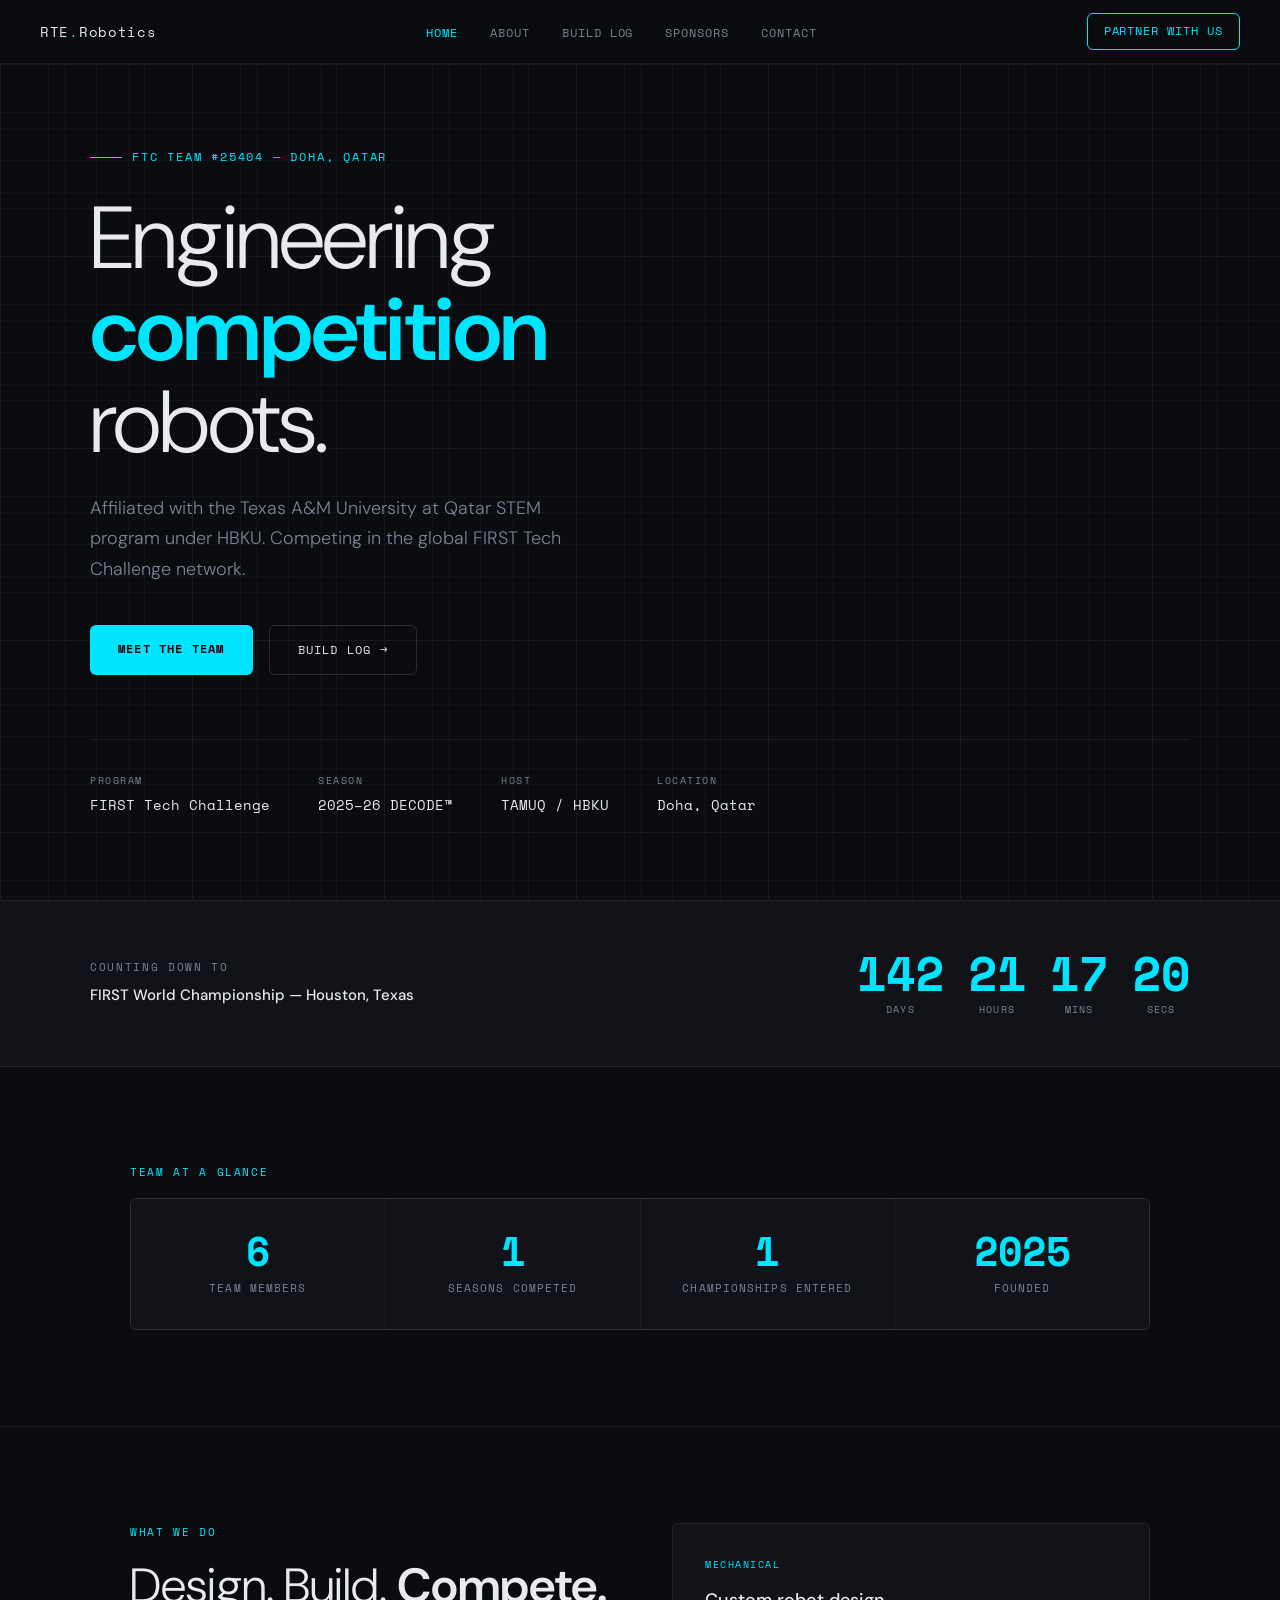
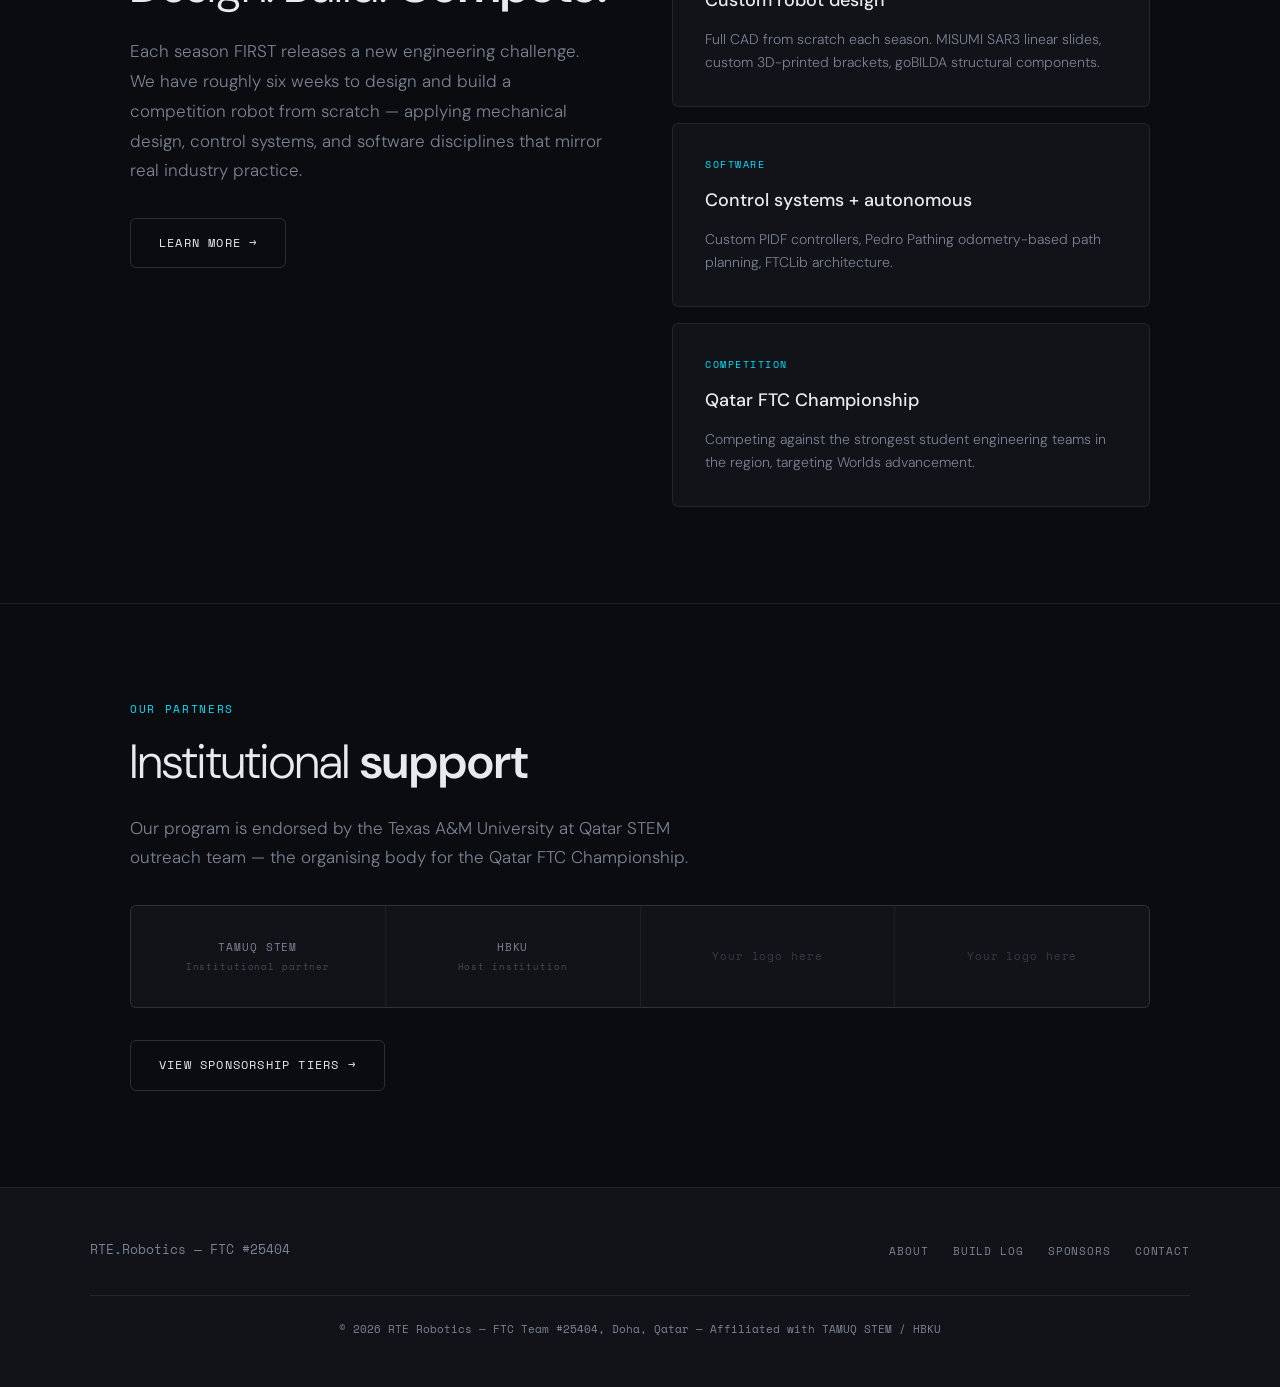
==== index.html @ 4e87bfdf "Claude made website base (make sure to change everything to good design" ====
<!DOCTYPE html>
<html lang="en">
<head>
<meta charset="UTF-8">
<meta name="viewport" content="width=device-width, initial-scale=1.0">
<meta name="description" content="RTE Robotics — FTC Team #25404, Doha, Qatar. Affiliated with TAMUQ STEM program at HBKU.">
<title>RTE Robotics — FTC Team #25404</title>
<link rel="stylesheet" href="css/style.css">
</head>
<body>

<nav>
  <a href="index.html" class="nav-logo">RTE<span>.</span>Robotics</a>
  <ul class="nav-links">
    <li><a href="index.html">Home</a></li>
    <li><a href="about.html">About</a></li>
    <li><a href="buildlog.html">Build Log</a></li>
    <li><a href="sponsors.html">Sponsors</a></li>
    <li><a href="contact.html">Contact</a></li>
  </ul>
  <a href="sponsors.html" class="nav-cta">Partner with us</a>
  <button class="nav-hamburger" aria-label="Menu">
    <span></span><span></span><span></span>
  </button>
</nav>

<div class="page">

  <!-- HERO -->
  <section class="hero grid-bg">
    <div class="hero-inner">
      <p class="hero-tag fade-up">FTC Team #25404 &mdash; Doha, Qatar</p>
      <h1 class="hero-title fade-up">
        Engineering<br><strong>competition</strong><br>robots.
      </h1>
      <p class="hero-sub fade-up">
        Affiliated with the Texas A&amp;M University at Qatar STEM program under HBKU. Competing in the global FIRST Tech Challenge network.
      </p>
      <div class="hero-actions fade-up">
        <a href="about.html" class="btn-primary">Meet the team</a>
        <a href="buildlog.html" class="btn-secondary">Build log &rarr;</a>
      </div>
      <div class="hero-meta fade-up">
        <div class="hero-meta-item">
          <div class="hero-meta-label">Program</div>
          <div class="hero-meta-val">FIRST Tech Challenge</div>
        </div>
        <div class="hero-meta-item">
          <div class="hero-meta-label">Season</div>
          <div class="hero-meta-val">2025&ndash;26 DECODE&trade;</div>
        </div>
        <div class="hero-meta-item">
          <div class="hero-meta-label">Host</div>
          <div class="hero-meta-val">TAMUQ / HBKU</div>
        </div>
        <div class="hero-meta-item">
          <div class="hero-meta-label">Location</div>
          <div class="hero-meta-val">Doha, Qatar</div>
        </div>
      </div>
    </div>
  </section>

  <!-- COUNTDOWN -->
  <div class="countdown-section">
    <div class="countdown-inner">
      <div>
        <div class="countdown-label">Counting down to</div>
        <div class="countdown-event">FIRST World Championship &mdash; Houston, Texas</div>
      </div>
      <div class="countdown-units">
        <div class="countdown-unit">
          <span class="countdown-num" id="cd-days">--</span>
          <div class="countdown-unit-label">Days</div>
        </div>
        <div class="countdown-unit">
          <span class="countdown-num" id="cd-hours">--</span>
          <div class="countdown-unit-label">Hours</div>
        </div>
        <div class="countdown-unit">
          <span class="countdown-num" id="cd-mins">--</span>
          <div class="countdown-unit-label">Mins</div>
        </div>
        <div class="countdown-unit">
          <span class="countdown-num" id="cd-secs">--</span>
          <div class="countdown-unit-label">Secs</div>
        </div>
      </div>
    </div>
  </div>

  <!-- STATS -->
  <section class="section">
    <p class="section-label">Team at a glance</p>
    <div class="stats-grid observe-fade">
      <div class="stat-card">
        <span class="stat-num" data-target="6">0</span>
        <div class="stat-label">Team members</div>
      </div>
      <div class="stat-card">
        <span class="stat-num" data-target="1">0</span>
        <div class="stat-label">Seasons competed</div>
      </div>
      <div class="stat-card">
        <span class="stat-num" data-target="1">0</span>
        <div class="stat-label">Championships entered</div>
      </div>
      <div class="stat-card">
        <span class="stat-num" data-target="2025">0</span>
        <div class="stat-label">Founded</div>
      </div>
    </div>
  </section>

  <div class="divider"></div>

  <!-- WHAT WE DO -->
  <section class="section">
    <div style="display:grid;grid-template-columns:1fr 1fr;gap:4rem;align-items:start;">
      <div class="observe-fade">
        <p class="section-label">What we do</p>
        <h2 class="section-title">Design. Build. <strong>Compete.</strong></h2>
        <p class="section-body">
          Each season FIRST releases a new engineering challenge. We have roughly six weeks to design and build a competition robot from scratch — applying mechanical design, control systems, and software disciplines that mirror real industry practice.
        </p>
        <a href="about.html" class="btn-secondary mt-4" style="display:inline-block">Learn more &rarr;</a>
      </div>
      <div class="observe-fade" style="display:flex;flex-direction:column;gap:1rem;">
        <div class="card">
          <div class="card-label">Mechanical</div>
          <div class="card-title">Custom robot design</div>
          <div class="card-body">Full CAD from scratch each season. MISUMI SAR3 linear slides, custom 3D-printed brackets, goBILDA structural components.</div>
        </div>
        <div class="card">
          <div class="card-label">Software</div>
          <div class="card-title">Control systems + autonomous</div>
          <div class="card-body">Custom PIDF controllers, Pedro Pathing odometry-based path planning, FTCLib architecture.</div>
        </div>
        <div class="card">
          <div class="card-label">Competition</div>
          <div class="card-title">Qatar FTC Championship</div>
          <div class="card-body">Competing against the strongest student engineering teams in the region, targeting Worlds advancement.</div>
        </div>
      </div>
    </div>
  </section>

  <div class="divider"></div>

  <!-- SPONSORS PREVIEW -->
  <section class="section">
    <p class="section-label">Our partners</p>
    <h2 class="section-title">Institutional <strong>support</strong></h2>
    <p class="section-body mb-4">
      Our program is endorsed by the Texas A&amp;M University at Qatar STEM outreach team — the organising body for the Qatar FTC Championship.
    </p>
    <div class="sponsor-grid observe-fade">
      <div class="sponsor-slot">
        <div class="sponsor-placeholder">TAMUQ STEM<br><span style="font-size:9px;opacity:0.5">Institutional partner</span></div>
      </div>
      <div class="sponsor-slot">
        <div class="sponsor-placeholder">HBKU<br><span style="font-size:9px;opacity:0.5">Host institution</span></div>
      </div>
      <div class="sponsor-slot">
        <div class="sponsor-placeholder" style="opacity:0.35">Your logo here</div>
      </div>
      <div class="sponsor-slot">
        <div class="sponsor-placeholder" style="opacity:0.35">Your logo here</div>
      </div>
    </div>
    <div class="mt-4">
      <a href="sponsors.html" class="btn-secondary">View sponsorship tiers &rarr;</a>
    </div>
  </section>

  <!-- FOOTER -->
  <footer>
    <div class="footer-inner">
      <div class="footer-logo">RTE<span>.</span>Robotics &mdash; FTC #25404</div>
      <ul class="footer-links">
        <li><a href="about.html">About</a></li>
        <li><a href="buildlog.html">Build log</a></li>
        <li><a href="sponsors.html">Sponsors</a></li>
        <li><a href="contact.html">Contact</a></li>
      </ul>
      <div class="footer-copy">
        &copy; 2026 RTE Robotics &mdash; FTC Team #25404, Doha, Qatar &mdash; Affiliated with TAMUQ STEM / HBKU
      </div>
    </div>
  </footer>

</div>
<script src="js/main.js"></script>
</body>
</html>
---- css/style.css ----
@import url('https://fonts.googleapis.com/css2?family=Space+Mono:ital,wght@0,400;0,700;1,400&family=DM+Sans:ital,opsz,wght@0,9..40,300;0,9..40,400;0,9..40,500;0,9..40,600;1,9..40,300&display=swap');

:root {
  --bg: #0a0c0f;
  --bg2: #111318;
  --bg3: #181c22;
  --border: rgba(255,255,255,0.08);
  --border2: rgba(255,255,255,0.14);
  --accent: #00e5ff;
  --accent2: #0099bb;
  --text: #e8eaed;
  --muted: #7a8394;
  --mono: 'Space Mono', monospace;
  --sans: 'DM Sans', sans-serif;
  --radius: 6px;
  --nav-h: 64px;
}

*, *::before, *::after { box-sizing: border-box; margin: 0; padding: 0; }

html { scroll-behavior: smooth; }

body {
  background: var(--bg);
  color: var(--text);
  font-family: var(--sans);
  font-size: 16px;
  line-height: 1.7;
  font-weight: 300;
  -webkit-font-smoothing: antialiased;
}

a { color: var(--accent); text-decoration: none; }
a:hover { text-decoration: underline; }

img { max-width: 100%; display: block; }

/* ── NAV ── */
nav {
  position: fixed;
  top: 0; left: 0; right: 0;
  height: var(--nav-h);
  background: rgba(10,12,15,0.92);
  backdrop-filter: blur(12px);
  border-bottom: 1px solid var(--border);
  display: flex;
  align-items: center;
  justify-content: space-between;
  padding: 0 2.5rem;
  z-index: 100;
}

.nav-logo {
  font-family: var(--mono);
  font-size: 14px;
  color: var(--text);
  letter-spacing: 0.05em;
}

.nav-logo span { color: var(--accent); }

.nav-links {
  display: flex;
  gap: 2rem;
  list-style: none;
}

.nav-links a {
  font-family: var(--mono);
  font-size: 12px;
  color: var(--muted);
  letter-spacing: 0.08em;
  text-transform: uppercase;
  transition: color 0.2s;
}

.nav-links a:hover,
.nav-links a.active { color: var(--accent); text-decoration: none; }

.nav-cta {
  font-family: var(--mono);
  font-size: 12px;
  letter-spacing: 0.08em;
  text-transform: uppercase;
  color: var(--accent);
  border: 1px solid var(--accent);
  padding: 7px 16px;
  border-radius: var(--radius);
  transition: background 0.2s, color 0.2s;
}

.nav-cta:hover {
  background: var(--accent);
  color: var(--bg);
  text-decoration: none;
}

.nav-hamburger {
  display: none;
  flex-direction: column;
  gap: 5px;
  cursor: pointer;
  background: none;
  border: none;
  padding: 4px;
}

.nav-hamburger span {
  display: block;
  width: 22px;
  height: 1.5px;
  background: var(--text);
  transition: all 0.3s;
}

/* ── PAGE WRAPPER ── */
.page { padding-top: var(--nav-h); min-height: 100vh; }

/* ── SECTION UTILITIES ── */
.section { padding: 6rem 2.5rem; max-width: 1100px; margin: 0 auto; }
.section-sm { padding: 4rem 2.5rem; max-width: 1100px; margin: 0 auto; }

.section-label {
  font-family: var(--mono);
  font-size: 11px;
  letter-spacing: 0.15em;
  text-transform: uppercase;
  color: var(--accent);
  margin-bottom: 1rem;
}

.section-title {
  font-family: var(--sans);
  font-size: clamp(2rem, 4vw, 3rem);
  font-weight: 300;
  line-height: 1.15;
  margin-bottom: 1.5rem;
}

.section-title strong { font-weight: 600; }

.section-body {
  color: var(--muted);
  max-width: 600px;
  font-size: 17px;
  line-height: 1.75;
}

/* ── GRID LINES BG ── */
.grid-bg {
  background-image:
    linear-gradient(rgba(255,255,255,0.03) 1px, transparent 1px),
    linear-gradient(90deg, rgba(255,255,255,0.03) 1px, transparent 1px);
  background-size: 48px 48px;
}

/* ── HERO ── */
.hero {
  min-height: calc(100vh - var(--nav-h));
  display: flex;
  flex-direction: column;
  justify-content: center;
  padding: 0 2.5rem;
  position: relative;
  overflow: hidden;
}

.hero::before {
  content: '';
  position: absolute;
  inset: 0;
  background-image:
    linear-gradient(rgba(255,255,255,0.025) 1px, transparent 1px),
    linear-gradient(90deg, rgba(255,255,255,0.025) 1px, transparent 1px);
  background-size: 64px 64px;
  pointer-events: none;
}

.hero-inner { max-width: 1100px; margin: 0 auto; width: 100%; position: relative; }

.hero-tag {
  font-family: var(--mono);
  font-size: 12px;
  letter-spacing: 0.15em;
  text-transform: uppercase;
  color: var(--accent);
  margin-bottom: 1.5rem;
  display: flex;
  align-items: center;
  gap: 10px;
}

.hero-tag::before {
  content: '';
  display: block;
  width: 32px;
  height: 1px;
  background: var(--accent);
}

.hero-title {
  font-size: clamp(3rem, 7vw, 5.5rem);
  font-weight: 300;
  line-height: 1.05;
  margin-bottom: 1.5rem;
  letter-spacing: -0.02em;
}

.hero-title strong {
  font-weight: 600;
  color: var(--accent);
}

.hero-sub {
  font-size: 18px;
  color: var(--muted);
  max-width: 520px;
  margin-bottom: 2.5rem;
  font-weight: 300;
}

.hero-actions { display: flex; gap: 1rem; flex-wrap: wrap; }

.btn-primary {
  display: inline-block;
  font-family: var(--mono);
  font-size: 12px;
  letter-spacing: 0.1em;
  text-transform: uppercase;
  background: var(--accent);
  color: var(--bg);
  padding: 14px 28px;
  border-radius: var(--radius);
  font-weight: 700;
  transition: opacity 0.2s;
}

.btn-primary:hover { opacity: 0.85; text-decoration: none; }

.btn-secondary {
  display: inline-block;
  font-family: var(--mono);
  font-size: 12px;
  letter-spacing: 0.1em;
  text-transform: uppercase;
  border: 1px solid var(--border2);
  color: var(--text);
  padding: 14px 28px;
  border-radius: var(--radius);
  transition: border-color 0.2s, color 0.2s;
}

.btn-secondary:hover { border-color: var(--accent); color: var(--accent); text-decoration: none; }

.hero-meta {
  margin-top: 4rem;
  display: flex;
  gap: 3rem;
  flex-wrap: wrap;
  border-top: 1px solid var(--border);
  padding-top: 2rem;
}

.hero-meta-item {}
.hero-meta-label {
  font-family: var(--mono);
  font-size: 10px;
  letter-spacing: 0.15em;
  text-transform: uppercase;
  color: var(--muted);
  margin-bottom: 4px;
}
.hero-meta-val {
  font-family: var(--mono);
  font-size: 14px;
  color: var(--text);
}

/* ── COUNTDOWN ── */
.countdown-section {
  background: var(--bg2);
  border-top: 1px solid var(--border);
  border-bottom: 1px solid var(--border);
  padding: 3rem 2.5rem;
}

.countdown-inner {
  max-width: 1100px;
  margin: 0 auto;
  display: flex;
  align-items: center;
  justify-content: space-between;
  flex-wrap: wrap;
  gap: 2rem;
}

.countdown-label {
  font-family: var(--mono);
  font-size: 11px;
  letter-spacing: 0.15em;
  text-transform: uppercase;
  color: var(--muted);
  margin-bottom: 6px;
}

.countdown-event {
  font-size: 15px;
  font-weight: 500;
  color: var(--text);
}

.countdown-units {
  display: flex;
  gap: 1.5rem;
}

.countdown-unit { text-align: center; }

.countdown-num {
  font-family: var(--mono);
  font-size: clamp(2rem, 4vw, 3rem);
  font-weight: 700;
  color: var(--accent);
  line-height: 1;
  display: block;
}

.countdown-unit-label {
  font-family: var(--mono);
  font-size: 10px;
  letter-spacing: 0.12em;
  text-transform: uppercase;
  color: var(--muted);
  margin-top: 4px;
}

/* ── STAT CARDS ── */
.stats-grid {
  display: grid;
  grid-template-columns: repeat(auto-fit, minmax(200px, 1fr));
  gap: 1px;
  background: var(--border);
  border: 1px solid var(--border);
  border-radius: var(--radius);
  overflow: hidden;
}

.stat-card {
  background: var(--bg2);
  padding: 2rem;
  text-align: center;
}

.stat-num {
  font-family: var(--mono);
  font-size: 2.5rem;
  font-weight: 700;
  color: var(--accent);
  line-height: 1;
  display: block;
}

.stat-label {
  font-family: var(--mono);
  font-size: 11px;
  letter-spacing: 0.1em;
  text-transform: uppercase;
  color: var(--muted);
  margin-top: 8px;
}

/* ── CARDS ── */
.card {
  background: var(--bg2);
  border: 1px solid var(--border);
  border-radius: var(--radius);
  padding: 2rem;
  transition: border-color 0.2s;
}

.card:hover { border-color: var(--border2); }

.card-label {
  font-family: var(--mono);
  font-size: 10px;
  letter-spacing: 0.15em;
  text-transform: uppercase;
  color: var(--accent);
  margin-bottom: 0.75rem;
}

.card-title {
  font-size: 18px;
  font-weight: 500;
  margin-bottom: 0.75rem;
}

.card-body {
  font-size: 14px;
  color: var(--muted);
  line-height: 1.65;
}

/* ── SPONSOR GRID ── */
.sponsor-grid {
  display: grid;
  grid-template-columns: repeat(auto-fit, minmax(160px, 1fr));
  gap: 1px;
  background: var(--border);
  border: 1px solid var(--border);
  border-radius: var(--radius);
  overflow: hidden;
}

.sponsor-slot {
  background: var(--bg2);
  padding: 2rem;
  display: flex;
  align-items: center;
  justify-content: center;
  min-height: 100px;
  transition: background 0.2s;
}

.sponsor-slot:hover { background: var(--bg3); }

.sponsor-slot img {
  max-height: 48px;
  width: auto;
  filter: brightness(0) invert(1);
  opacity: 0.5;
  transition: opacity 0.2s;
}

.sponsor-slot:hover img { opacity: 0.9; }

.sponsor-placeholder {
  font-family: var(--mono);
  font-size: 11px;
  color: var(--muted);
  letter-spacing: 0.08em;
  text-align: center;
}

/* ── TIER TABLE ── */
.tier-grid {
  display: grid;
  grid-template-columns: repeat(auto-fit, minmax(220px, 1fr));
  gap: 1rem;
  margin-top: 2rem;
}

.tier-card {
  background: var(--bg2);
  border: 1px solid var(--border);
  border-radius: var(--radius);
  padding: 2rem;
  position: relative;
  transition: border-color 0.2s;
}

.tier-card.featured {
  border-color: var(--accent);
}

.tier-card.featured::before {
  content: 'Most popular';
  position: absolute;
  top: -11px;
  left: 50%;
  transform: translateX(-50%);
  background: var(--accent);
  color: var(--bg);
  font-family: var(--mono);
  font-size: 9px;
  letter-spacing: 0.12em;
  text-transform: uppercase;
  padding: 3px 10px;
  border-radius: 20px;
  font-weight: 700;
  white-space: nowrap;
}

.tier-name {
  font-family: var(--mono);
  font-size: 11px;
  letter-spacing: 0.15em;
  text-transform: uppercase;
  color: var(--muted);
  margin-bottom: 0.5rem;
}

.tier-price {
  font-family: var(--mono);
  font-size: 2rem;
  font-weight: 700;
  color: var(--text);
  margin-bottom: 1.5rem;
  line-height: 1;
}

.tier-price span {
  font-size: 14px;
  font-weight: 400;
  color: var(--muted);
}

.tier-benefits {
  list-style: none;
  display: flex;
  flex-direction: column;
  gap: 0.6rem;
}

.tier-benefits li {
  font-size: 13px;
  color: var(--muted);
  padding-left: 1.2rem;
  position: relative;
}

.tier-benefits li::before {
  content: '→';
  position: absolute;
  left: 0;
  color: var(--accent);
  font-family: var(--mono);
  font-size: 12px;
}

/* ── TEAM GRID ── */
.team-grid {
  display: grid;
  grid-template-columns: repeat(auto-fit, minmax(200px, 1fr));
  gap: 1rem;
  margin-top: 2rem;
}

.team-card {
  background: var(--bg2);
  border: 1px solid var(--border);
  border-radius: var(--radius);
  padding: 1.5rem;
  text-align: center;
}

.team-avatar {
  width: 64px;
  height: 64px;
  border-radius: 50%;
  background: var(--bg3);
  border: 1px solid var(--border2);
  display: flex;
  align-items: center;
  justify-content: center;
  font-family: var(--mono);
  font-size: 18px;
  font-weight: 700;
  color: var(--accent);
  margin: 0 auto 1rem;
}

.team-name { font-size: 15px; font-weight: 500; margin-bottom: 4px; }
.team-role { font-family: var(--mono); font-size: 11px; color: var(--muted); letter-spacing: 0.08em; }

/* ── BUILD LOG ── */
.post-list { display: flex; flex-direction: column; gap: 1px; background: var(--border); border: 1px solid var(--border); border-radius: var(--radius); overflow: hidden; }

.post-item {
  background: var(--bg2);
  padding: 1.75rem 2rem;
  display: grid;
  grid-template-columns: 1fr auto;
  gap: 1rem;
  align-items: start;
  transition: background 0.2s;
  cursor: pointer;
}

.post-item:hover { background: var(--bg3); }

.post-tag {
  font-family: var(--mono);
  font-size: 10px;
  letter-spacing: 0.12em;
  text-transform: uppercase;
  color: var(--accent);
  margin-bottom: 0.4rem;
}

.post-title { font-size: 17px; font-weight: 500; margin-bottom: 0.4rem; }
.post-excerpt { font-size: 13px; color: var(--muted); line-height: 1.6; }

.post-date {
  font-family: var(--mono);
  font-size: 11px;
  color: var(--muted);
  white-space: nowrap;
  margin-top: 2px;
}

/* ── CONTACT FORM ── */
.contact-grid {
  display: grid;
  grid-template-columns: 1fr 1fr;
  gap: 4rem;
  align-items: start;
}

.form-group { margin-bottom: 1.25rem; }

.form-label {
  display: block;
  font-family: var(--mono);
  font-size: 11px;
  letter-spacing: 0.1em;
  text-transform: uppercase;
  color: var(--muted);
  margin-bottom: 0.5rem;
}

.form-input,
.form-textarea,
.form-select {
  width: 100%;
  background: var(--bg2);
  border: 1px solid var(--border);
  border-radius: var(--radius);
  padding: 12px 14px;
  color: var(--text);
  font-family: var(--sans);
  font-size: 15px;
  font-weight: 300;
  outline: none;
  transition: border-color 0.2s;
  -webkit-appearance: none;
}

.form-input:focus,
.form-textarea:focus,
.form-select:focus { border-color: var(--accent); }

.form-textarea { min-height: 140px; resize: vertical; }

.form-submit {
  width: 100%;
  background: var(--accent);
  color: var(--bg);
  border: none;
  border-radius: var(--radius);
  padding: 14px;
  font-family: var(--mono);
  font-size: 12px;
  letter-spacing: 0.1em;
  text-transform: uppercase;
  font-weight: 700;
  cursor: pointer;
  transition: opacity 0.2s;
}

.form-submit:hover { opacity: 0.85; }

.contact-info-item {
  margin-bottom: 1.5rem;
}

.contact-info-label {
  font-family: var(--mono);
  font-size: 10px;
  letter-spacing: 0.15em;
  text-transform: uppercase;
  color: var(--muted);
  margin-bottom: 4px;
}

.contact-info-val { font-size: 15px; }

/* ── PAGE HERO ── */
.page-hero {
  padding: 5rem 2.5rem 3rem;
  border-bottom: 1px solid var(--border);
  background: var(--bg2);
}

.page-hero-inner { max-width: 1100px; margin: 0 auto; }

.page-hero-tag {
  font-family: var(--mono);
  font-size: 11px;
  letter-spacing: 0.15em;
  text-transform: uppercase;
  color: var(--accent);
  margin-bottom: 1rem;
}

.page-hero-title {
  font-size: clamp(2.2rem, 5vw, 4rem);
  font-weight: 300;
  line-height: 1.1;
}

.page-hero-title strong { font-weight: 600; }

.page-hero-sub {
  font-size: 17px;
  color: var(--muted);
  max-width: 560px;
  margin-top: 1rem;
  font-weight: 300;
}

/* ── FOOTER ── */
footer {
  border-top: 1px solid var(--border);
  padding: 3rem 2.5rem;
  background: var(--bg2);
}

.footer-inner {
  max-width: 1100px;
  margin: 0 auto;
  display: flex;
  justify-content: space-between;
  align-items: center;
  flex-wrap: wrap;
  gap: 1.5rem;
}

.footer-logo {
  font-family: var(--mono);
  font-size: 13px;
  color: var(--muted);
}

.footer-logo span { color: var(--accent); }

.footer-links {
  display: flex;
  gap: 1.5rem;
  list-style: none;
}

.footer-links a {
  font-family: var(--mono);
  font-size: 11px;
  letter-spacing: 0.08em;
  text-transform: uppercase;
  color: var(--muted);
  transition: color 0.2s;
}

.footer-links a:hover { color: var(--text); text-decoration: none; }

.footer-copy {
  font-family: var(--mono);
  font-size: 11px;
  color: var(--muted);
  width: 100%;
  text-align: center;
  border-top: 1px solid var(--border);
  padding-top: 1.5rem;
  margin-top: 0.5rem;
}

/* ── DIVIDER ── */
.divider { height: 1px; background: var(--border); margin: 0; }

/* ── AWARDS ── */
.awards-grid {
  display: grid;
  grid-template-columns: repeat(auto-fit, minmax(280px, 1fr));
  gap: 1rem;
  margin-top: 2rem;
}

/* ── RESPONSIVE ── */
@media (max-width: 768px) {
  .nav-links, .nav-cta { display: none; }
  .nav-hamburger { display: flex; }
  .nav-links.open {
    display: flex;
    flex-direction: column;
    position: absolute;
    top: var(--nav-h);
    left: 0; right: 0;
    background: var(--bg);
    border-bottom: 1px solid var(--border);
    padding: 1.5rem 2rem;
    gap: 1.25rem;
  }
  .hero { padding: 3rem 1.5rem; }
  .section, .section-sm { padding: 4rem 1.5rem; }
  .contact-grid { grid-template-columns: 1fr; gap: 2rem; }
  .hero-meta { gap: 1.5rem; }
  .countdown-inner { flex-direction: column; gap: 1.5rem; }
  .countdown-units { gap: 1rem; }
  nav { padding: 0 1.5rem; }
  .footer-inner { flex-direction: column; align-items: flex-start; }
}

/* ── ANIMATIONS ── */
@keyframes fadeUp {
  from { opacity: 0; transform: translateY(20px); }
  to   { opacity: 1; transform: translateY(0); }
}

.fade-up {
  opacity: 0;
  animation: fadeUp 0.6s ease forwards;
}

.fade-up:nth-child(1) { animation-delay: 0.1s; }
.fade-up:nth-child(2) { animation-delay: 0.2s; }
.fade-up:nth-child(3) { animation-delay: 0.3s; }
.fade-up:nth-child(4) { animation-delay: 0.4s; }

/* ── INLINE UTILS ── */
.mt-1 { margin-top: 0.5rem; }
.mt-2 { margin-top: 1rem; }
.mt-3 { margin-top: 1.5rem; }
.mt-4 { margin-top: 2rem; }
.mt-6 { margin-top: 3rem; }
.mb-4 { margin-bottom: 2rem; }
.text-accent { color: var(--accent); }
.text-muted { color: var(--muted); }
.mono { font-family: var(--mono); }
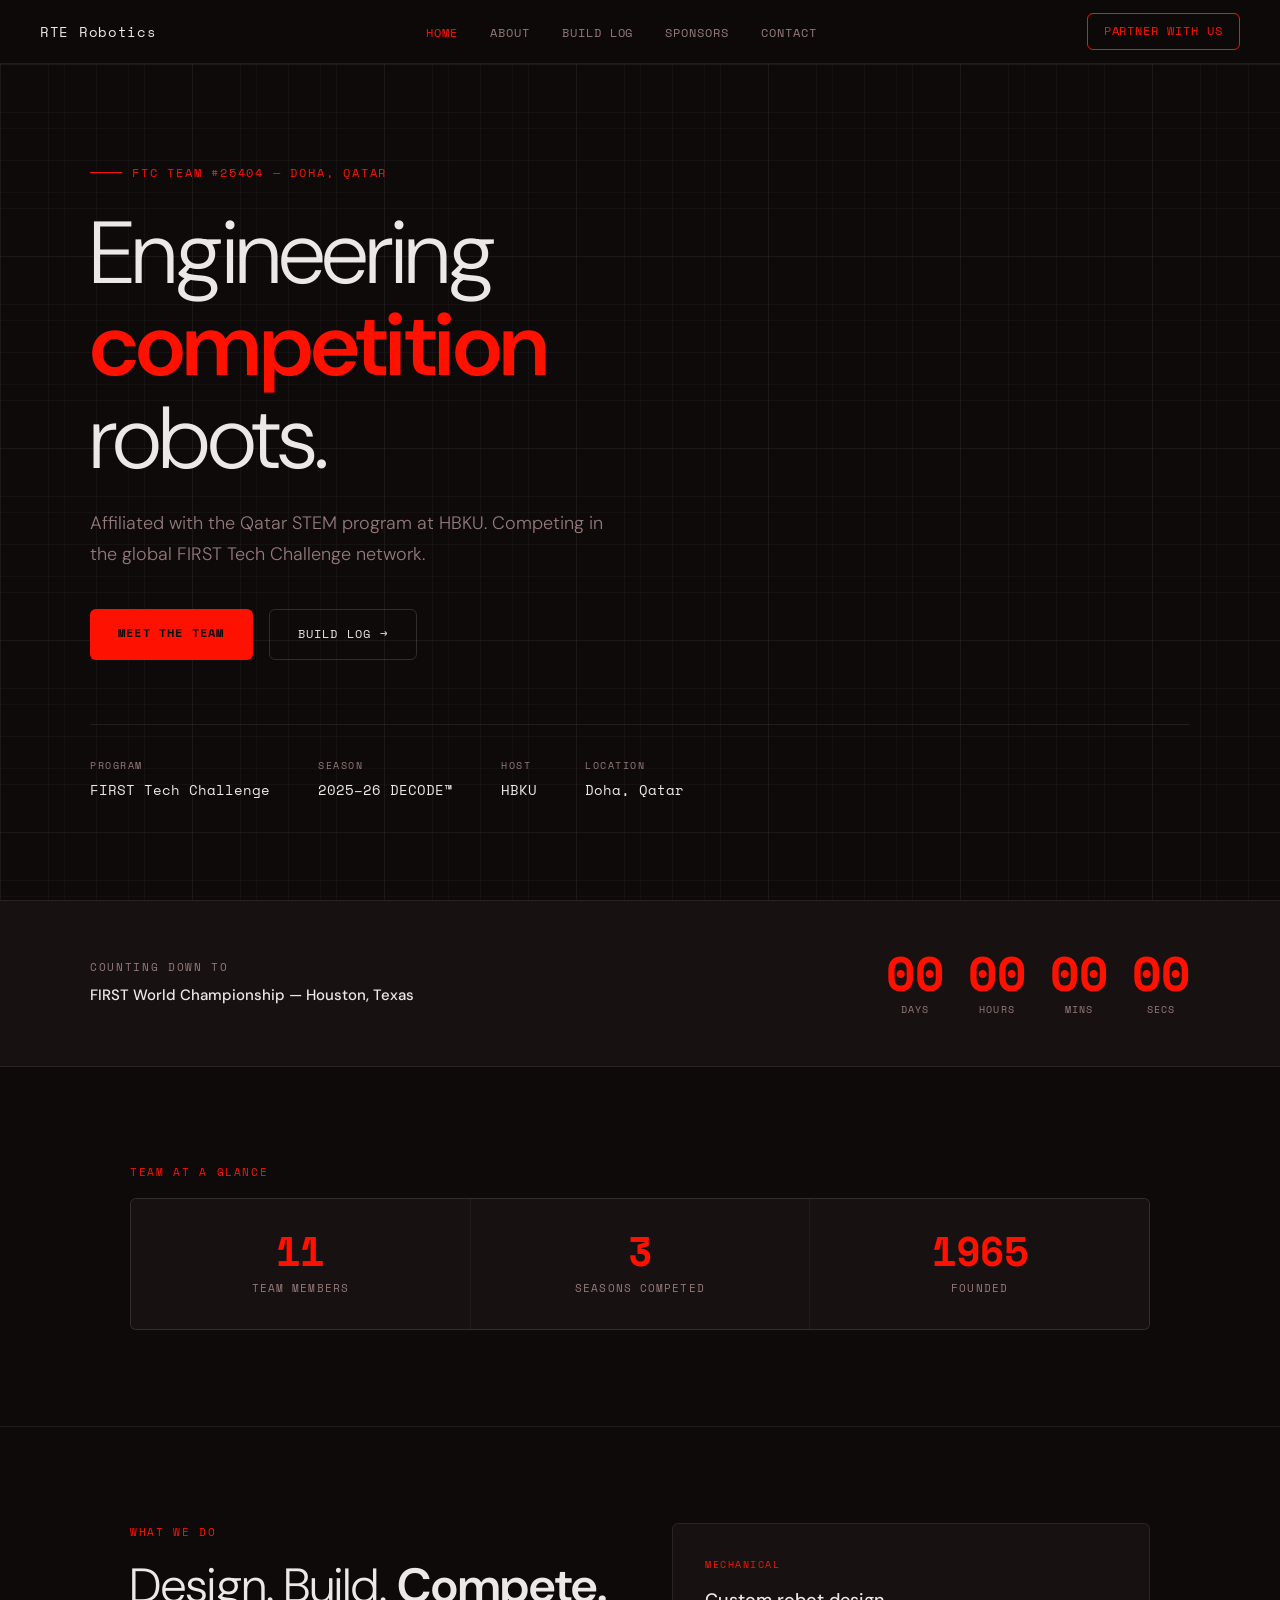
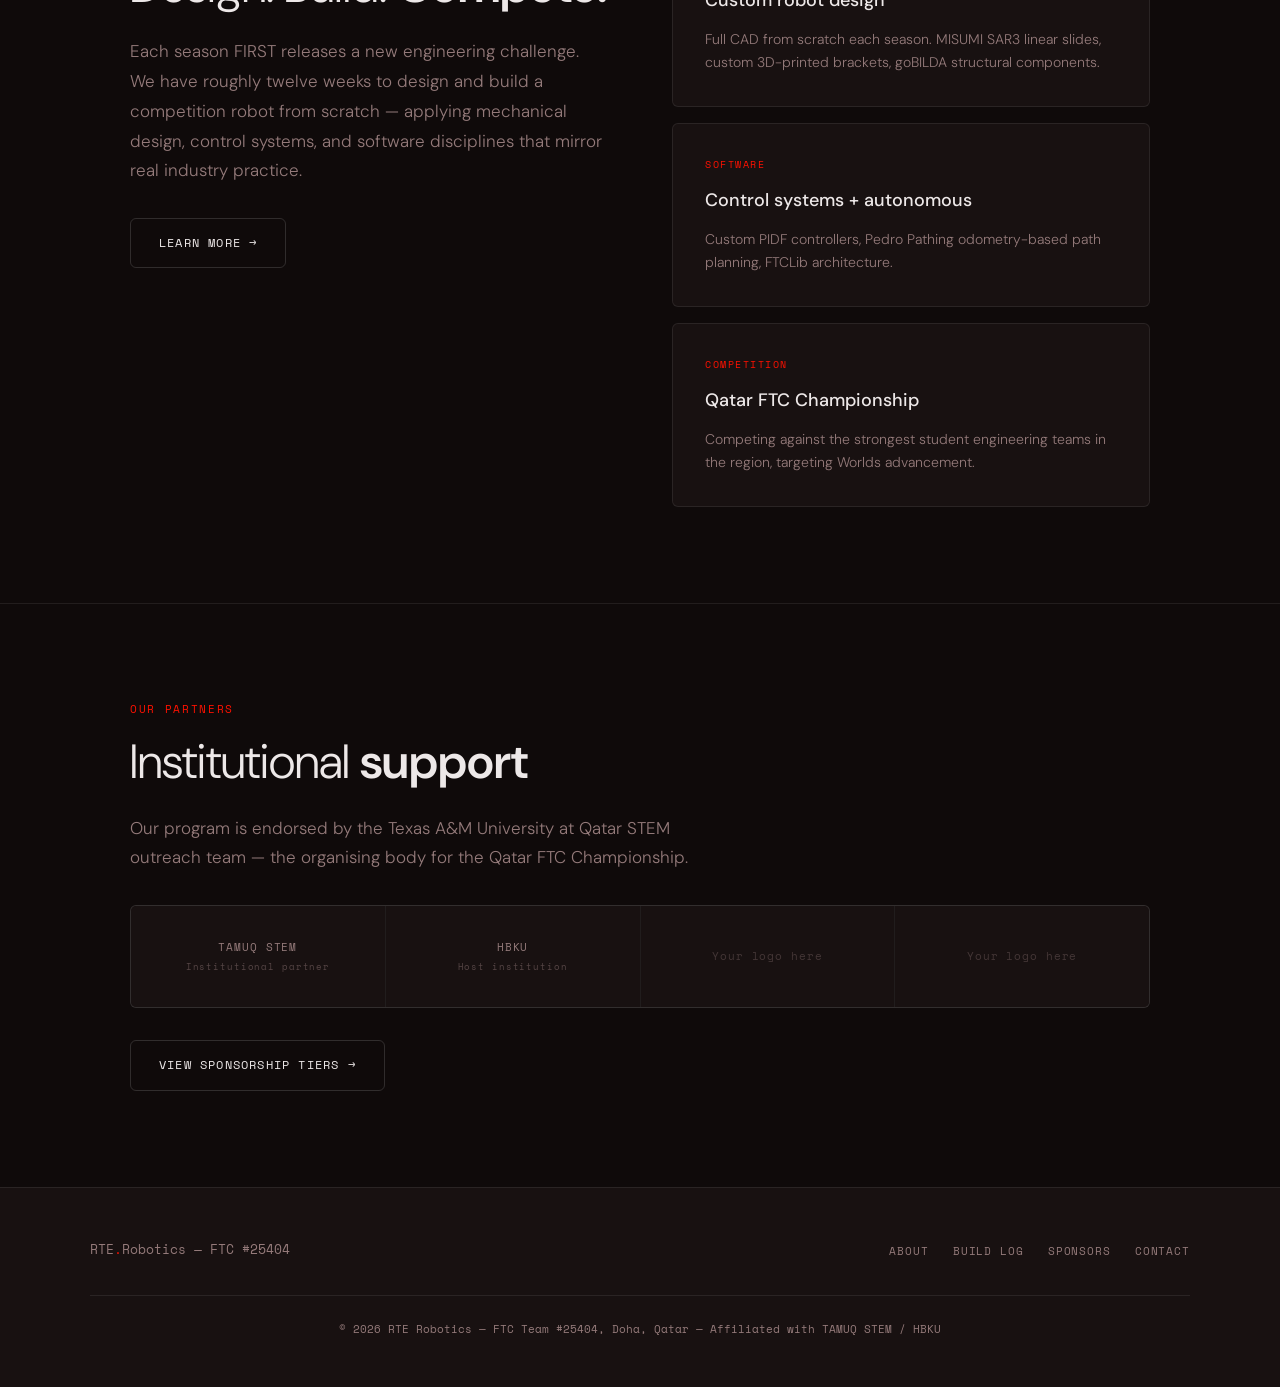
==== commit 5ac8ce49: "Changed colour scheme to red, and corrected time of Championship" ====
--- a/index.html
+++ b/index.html
@@ -3,22 +3,25 @@
 <head>
 <meta charset="UTF-8">
 <meta name="viewport" content="width=device-width, initial-scale=1.0">
-<meta name="description" content="RTE Robotics — FTC Team #25404, Doha, Qatar. Affiliated with TAMUQ STEM program at HBKU.">
-<title>RTE Robotics — FTC Team #25404</title>
+<meta name="description" content="RTE Robotics — FTC Team #25404, Doha, Qatar. Affiliated with TAMUQ STEM program at HBKU."> <!-- Small paragraph below the big title -->
+
+<title>RTE Robotics — FTC Team #25404</title> <!-- -->
+
 <link rel="stylesheet" href="css/style.css">
 </head>
 <body>
 
+<!-- Top Navigation banner -->
 <nav>
-  <a href="index.html" class="nav-logo">RTE<span>.</span>Robotics</a>
-  <ul class="nav-links">
+  <a href="index.html" class="nav-logo">RTE<span> </span>Robotics</a> <!-- Text at Top Left -->
+  <ul class="nav-links"> <!-- Everything in the top centre -->
     <li><a href="index.html">Home</a></li>
     <li><a href="about.html">About</a></li>
     <li><a href="buildlog.html">Build Log</a></li>
     <li><a href="sponsors.html">Sponsors</a></li>
     <li><a href="contact.html">Contact</a></li>
   </ul>
-  <a href="sponsors.html" class="nav-cta">Partner with us</a>
+  <a href="sponsors.html" class="nav-cta">Partner with us</a> <!-- Widget at the top right -->
   <button class="nav-hamburger" aria-label="Menu">
     <span></span><span></span><span></span>
   </button>
@@ -29,34 +32,39 @@
   <!-- HERO -->
   <section class="hero grid-bg">
     <div class="hero-inner">
-      <p class="hero-tag fade-up">FTC Team #25404 &mdash; Doha, Qatar</p>
+      <p class="hero-tag fade-up">FTC Team #25404 &mdash; Doha, Qatar</p> <!-- Small text on the mid top of the first page -->
       <h1 class="hero-title fade-up">
-        Engineering<br><strong>competition</strong><br>robots.
+        Engineering<br><strong>competition</strong><br>robots. <!-- Big Letters in the middle of the top section -->
       </h1>
       <p class="hero-sub fade-up">
-        Affiliated with the Texas A&amp;M University at Qatar STEM program under HBKU. Competing in the global FIRST Tech Challenge network.
+        Affiliated with the Qatar STEM program at HBKU. Competing in the global FIRST Tech Challenge network. <!-- Small paragraph below the big text -->
       </p>
       <div class="hero-actions fade-up">
         <a href="about.html" class="btn-primary">Meet the team</a>
         <a href="buildlog.html" class="btn-secondary">Build log &rarr;</a>
       </div>
+
       <div class="hero-meta fade-up">
         <div class="hero-meta-item">
           <div class="hero-meta-label">Program</div>
           <div class="hero-meta-val">FIRST Tech Challenge</div>
         </div>
+
         <div class="hero-meta-item">
           <div class="hero-meta-label">Season</div>
           <div class="hero-meta-val">2025&ndash;26 DECODE&trade;</div>
         </div>
+
         <div class="hero-meta-item">
           <div class="hero-meta-label">Host</div>
-          <div class="hero-meta-val">TAMUQ / HBKU</div>
-        </div>
+          <div class="hero-meta-val">HBKU</div>
+        </div>
+
         <div class="hero-meta-item">
           <div class="hero-meta-label">Location</div>
           <div class="hero-meta-val">Doha, Qatar</div>
         </div>
+
       </div>
     </div>
   </section>
@@ -65,26 +73,33 @@
   <div class="countdown-section">
     <div class="countdown-inner">
       <div>
+
         <div class="countdown-label">Counting down to</div>
         <div class="countdown-event">FIRST World Championship &mdash; Houston, Texas</div>
       </div>
+
       <div class="countdown-units">
+
         <div class="countdown-unit">
           <span class="countdown-num" id="cd-days">--</span>
           <div class="countdown-unit-label">Days</div>
         </div>
+
         <div class="countdown-unit">
           <span class="countdown-num" id="cd-hours">--</span>
           <div class="countdown-unit-label">Hours</div>
         </div>
+
         <div class="countdown-unit">
           <span class="countdown-num" id="cd-mins">--</span>
           <div class="countdown-unit-label">Mins</div>
         </div>
+
         <div class="countdown-unit">
           <span class="countdown-num" id="cd-secs">--</span>
           <div class="countdown-unit-label">Secs</div>
         </div>
+
       </div>
     </div>
   </div>
@@ -93,22 +108,22 @@
   <section class="section">
     <p class="section-label">Team at a glance</p>
     <div class="stats-grid observe-fade">
+
       <div class="stat-card">
-        <span class="stat-num" data-target="6">0</span>
+        <span class="stat-num" data-target="11">0</span>
         <div class="stat-label">Team members</div>
       </div>
+
       <div class="stat-card">
-        <span class="stat-num" data-target="1">0</span>
+        <span class="stat-num" data-target="3">0</span>
         <div class="stat-label">Seasons competed</div>
       </div>
+
       <div class="stat-card">
-        <span class="stat-num" data-target="1">0</span>
-        <div class="stat-label">Championships entered</div>
-      </div>
-      <div class="stat-card">
-        <span class="stat-num" data-target="2025">0</span>
+        <span class="stat-num" data-target="2023">0</span>
         <div class="stat-label">Founded</div>
       </div>
+
     </div>
   </section>
 
@@ -121,7 +136,9 @@
         <p class="section-label">What we do</p>
         <h2 class="section-title">Design. Build. <strong>Compete.</strong></h2>
         <p class="section-body">
-          Each season FIRST releases a new engineering challenge. We have roughly six weeks to design and build a competition robot from scratch — applying mechanical design, control systems, and software disciplines that mirror real industry practice.
+          Each season FIRST releases a new engineering challenge. 
+          We have roughly twelve weeks to design and build a competition robot from scratch — 
+          applying mechanical design, control systems, and software disciplines that mirror real industry practice.
         </p>
         <a href="about.html" class="btn-secondary mt-4" style="display:inline-block">Learn more &rarr;</a>
       </div>
--- a/css/style.css
+++ b/css/style.css
@@ -1,15 +1,15 @@
 @import url('https://fonts.googleapis.com/css2?family=Space+Mono:ital,wght@0,400;0,700;1,400&family=DM+Sans:ital,opsz,wght@0,9..40,300;0,9..40,400;0,9..40,500;0,9..40,600;1,9..40,300&display=swap');
 
 :root {
-  --bg: #0a0c0f;
-  --bg2: #111318;
-  --bg3: #181c22;
-  --border: rgba(255,255,255,0.08);
+  --bg: #0f0a0a;
+  --bg2: #181111;
+  --bg3: #221818;
+  --border: rgba(255, 255, 255, 0.08);
   --border2: rgba(255,255,255,0.14);
-  --accent: #00e5ff;
-  --accent2: #0099bb;
-  --text: #e8eaed;
-  --muted: #7a8394;
+  --accent: #ff1100;
+  --accent2: #bb2500;
+  --text: #ede8e8;
+  --muted: #947a7a;
   --mono: 'Space Mono', monospace;
   --sans: 'DM Sans', sans-serif;
   --radius: 6px;
@@ -40,7 +40,7 @@
   position: fixed;
   top: 0; left: 0; right: 0;
   height: var(--nav-h);
-  background: rgba(10,12,15,0.92);
+  background: rgba(15, 10, 10, 0.92);
   backdrop-filter: blur(12px);
   border-bottom: 1px solid var(--border);
   display: flex;
@@ -149,8 +149,8 @@
 /* ── GRID LINES BG ── */
 .grid-bg {
   background-image:
-    linear-gradient(rgba(255,255,255,0.03) 1px, transparent 1px),
-    linear-gradient(90deg, rgba(255,255,255,0.03) 1px, transparent 1px);
+    linear-gradient(rgba(255, 255, 255, 0.03) 1px, transparent 1px),
+    linear-gradient(90deg, rgba(255, 255, 255, 0.03) 1px, transparent 1px);
   background-size: 48px 48px;
 }
 
